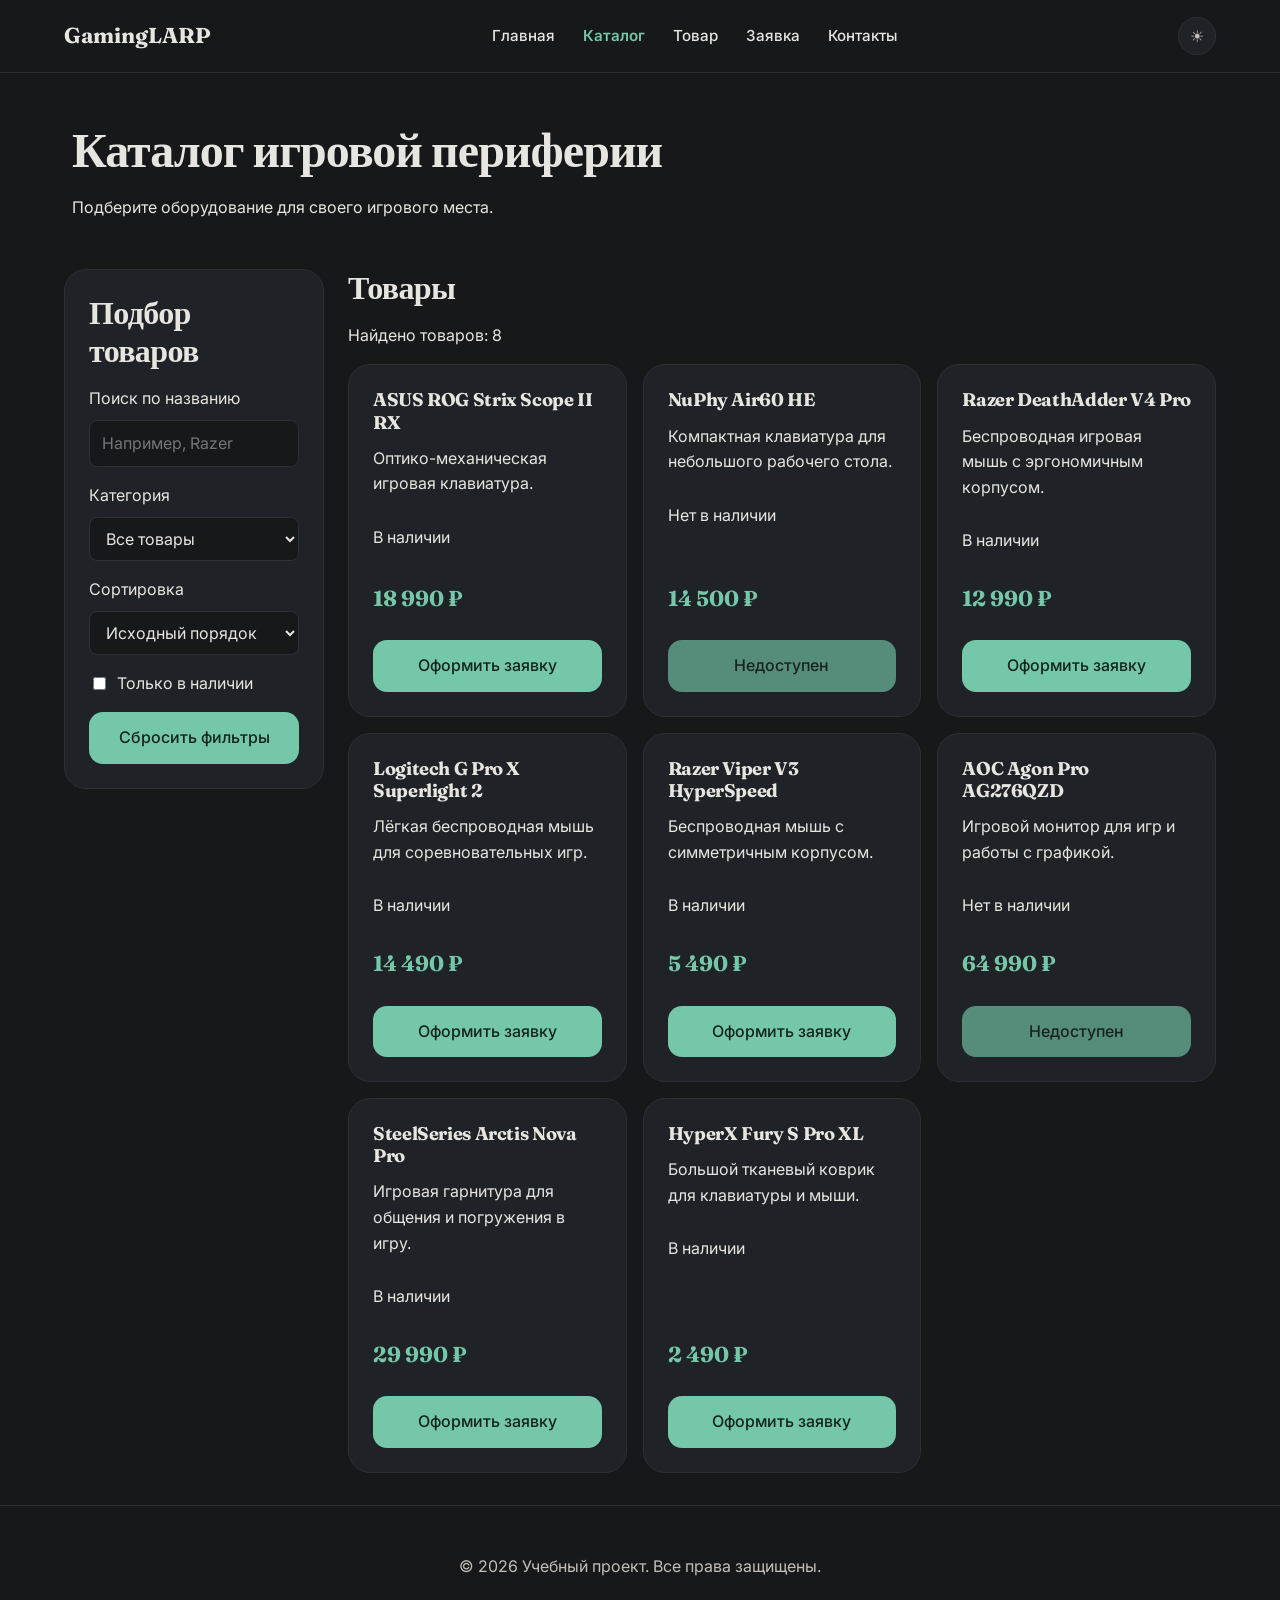
==== catalog.html @ b8dd520a "feat: complete JavaScript shop coursework" ====
<!doctype html>
<html lang="ru">
  <head>
    <meta charset="UTF-8" />
    <meta name="viewport" content="width=device-width, initial-scale=1.0" />
    <title>Каталог — Магазин периферии</title>
<link href="https://fonts.googleapis.com/css2?family=Inter:wght@400;500;600&family=Fraunces:opsz,wght@9..144,700&display=swap" rel="stylesheet" />
    <link rel="stylesheet" href="css/style.css" />
    <link rel="stylesheet" href="css/responsive.css" />
    <script src="js/data.js" defer></script>
    <script src="js/catalog.js" defer></script>
    <script src="js/validation.js" defer></script>
    <script src="js/main.js" defer></script>
  </head>
  <body>
    <a class="skip-link" href="#main">Перейти к основному содержимому</a>
    
    <header class="site-header">
      <div class="site-header__inner">
        <a class="site-header__logo" href="index.html">GamingLARP</a>
        <nav class="site-nav" aria-label="Основная навигация">
          <ul class="site-nav__list">
            <li><a class="site-nav__link" href="index.html">Главная</a></li>
            <li><a class="site-nav__link site-nav__link--active" href="catalog.html" aria-current="page">Каталог</a></li>
            <li><a class="site-nav__link" href="product.html">Товар</a></li>
            <li><a class="site-nav__link" href="order.html">Заявка</a></li>
            <li><a class="site-nav__link" href="contacts.html">Контакты</a></li>
          </ul>
        </nav>
        <button class="theme-toggle" type="button" data-theme-toggle aria-label="Переключить тему">
          <span class="theme-toggle__icon" aria-hidden="true">☾</span>
        </button>
      </div>
    </header>

    <main id="main">
      <div class="section catalog-heading"><h1>Каталог игровой периферии</h1><p>Подберите оборудование для своего игрового места.</p></div>
      <div class="catalog-layout">
        <aside class="catalog-filters" aria-labelledby="filters-title">
          <h2 id="filters-title">Подбор товаров</h2>
          <div class="filters-form">
            <div class="form-field"><label for="catalog-search">Поиск по названию</label><input id="catalog-search" type="search" placeholder="Например, Razer" /></div>
            <div class="form-field"><label for="catalog-category">Категория</label><select id="catalog-category">
              <option value="all">Все товары</option><option value="mouse">Мыши</option><option value="keyboard">Клавиатуры</option><option value="audio">Наушники</option><option value="monitor">Мониторы</option><option value="accessory">Коврики</option>
            </select></div>
            <div class="form-field"><label for="catalog-sort">Сортировка</label><select id="catalog-sort">
              <option value="default">Исходный порядок</option><option value="asc">Сначала дешевле</option><option value="desc">Сначала дороже</option><option value="title">По названию А–Я</option>
            </select></div>
            <label><input id="catalog-available" type="checkbox" /> Только в наличии</label>
            <button class="button" type="button" data-reset-filters>Сбросить фильтры</button>
          </div>
        </aside>
        <section class="catalog-products" aria-labelledby="products-title">
          <h2 id="products-title">Товары</h2>
          <p data-catalog-count role="status" aria-live="polite"></p>
          <p data-catalog-empty hidden>Ничего не найдено. Измените запрос или сбросьте фильтры.</p>
          <div class="products-grid" data-products-container></div>
          <noscript>Включите JavaScript для просмотра интерактивного каталога.</noscript>
        </section>
      </div>
    </main>

    <footer>
      <p>&copy; 2026 Учебный проект. Все права защищены.</p>
    </footer>
  </body>
</html>
---- css/style.css ----
:root {
  --color-bg: #faf8f5;
  --color-surface: #ffffff;
  --color-text: #2b2a28;
  --color-muted: #6b6862;
  --color-border: #e5e0d8;
  
  --color-primary: #2f6f5e;
  --color-btn-text: #ffffff; 
  --color-primary-dark: #245448;
  --color-primary-soft: #e6f0ec;
  
  --radius-sm: 8px;
  --radius-md: 14px;
  --radius-lg: 22px;
  --radius-pill: 999px;
  
  --shadow-sm: 0 1px 2px rgba(43, 42, 40, 0.06);
  --shadow-md: 0 6px 20px rgba(43, 42, 40, 0.08);
  --shadow-lg: 0 14px 40px rgba(43, 42, 40, 0.12);
  
  --space-1: 4px;
  --space-2: 8px;
  --space-3: 12px;
  --space-4: 16px;
  --space-5: 24px;
  --space-6: 32px;
  --space-7: 48px;
  --space-8: 64px;
  
  --font-sans: "Inter", "Segoe UI", system-ui, sans-serif;
  --font-display: "Fraunces", "Georgia", serif;
  
  --container: 1200px;
}

/* Тёмная тема */
:root[data-theme="dark"] {
  --color-bg: #16181a;
  --color-surface: #1f2226;
  --color-text: #e7e5e0;
 --color-muted: #c2bfb8;
  --color-border: #2c3034;
  
  --color-primary: #74c7a8;
  --color-primary-dark: #9adfc4;
  --color-primary-soft: #1e2c27;
  
  --shadow-sm: 0 1px 2px rgba(0, 0, 0, 0.5);
  --shadow-md: 0 6px 20px rgba(0, 0, 0, 0.55);
  --shadow-lg: 0 14px 40px rgba(0, 0, 0, 0.65);
}

/* База */
*,
*::before,
*::after {
  box-sizing: border-box;
}

html {
  scroll-behavior: smooth;
}

body {
  margin: 0;
  font-family: var(--font-sans);
  font-size: 16px;
  line-height: 1.6;
  background: var(--color-bg);
  color: var(--color-text);
  -webkit-font-smoothing: antialiased;
  
  /* Прижимаем футер к низу */
  min-height: 100vh;
  display: flex;
  flex-direction: column;
}

main {
  flex: 1;
}

img {
  max-width: 100%;
  display: block;
}

a {
  color: var(--color-primary);
  text-decoration: none;
  transition: color 0.2s;
}

a:hover {
  color: var(--color-primary-dark);
}

h1, h2, h3, h4 {
  font-family: var(--font-display);
  font-weight: 700;
  line-height: 1.2;
  letter-spacing: -0.02em;
  margin: 0 0 var(--space-4);
  color: var(--color-text);
}

h1 {
  font-size: clamp(2rem, 4vw, 3rem);
}

h2 {
  font-size: clamp(1.5rem, 2.5vw, 2rem);
}

p {
  margin: 0 0 var(--space-4);
}

/* Доступность */
:focus-visible {
  outline: 3px solid var(--color-primary);
  outline-offset: 2px;
}

.sr-only {
  position: absolute;
  width: 1px;
  height: 1px;
  padding: 0;
  margin: -1px;
  overflow: hidden;
  clip: rect(0, 0, 0, 0);
  border: 0;
}

.skip-link {
  position: absolute;
  left: 16px;
  top: -100px;
  z-index: 1000;
  padding: 8px 12px;
  color: #ffffff;
  background-color: #111111;
  border-radius: 6px;
  text-decoration: none;
}

.skip-link:focus {
  top: 16px;
}

/* Контейнеры и кнопки */
.section {
  max-width: var(--container);
  margin: 0 auto;
  padding: var(--space-7) var(--space-5);
}

.button {
  display: inline-flex;
  align-items: center;
  justify-content: center;
  gap: var(--space-2);
  padding: 12px 22px;
  font: inherit;
  font-weight: 500;
  color: #ffffff;
  background: var(--color-primary);
  border: 1px solid transparent;
  border-radius: var(--radius-md);
  cursor: pointer;
  text-decoration: none;
  transition: background 0.2s, transform 0.15s;
}

.button:hover {
  background: var(--color-primary-dark);
  transform: translateY(-1px);
}

/* Шапка */
.site-header {
  position: sticky;
  top: 0;
  z-index: 50;
  background: var(--color-bg);
  border-bottom: 1px solid var(--color-border);
}

.site-header__inner {
  max-width: var(--container);
  margin: 0 auto;
  padding: var(--space-4) var(--space-5);
  display: flex;
  align-items: center;
  justify-content: space-between;
  gap: var(--space-5);
}

.site-header__logo {
  font-family: var(--font-display);
  font-weight: 700;
  font-size: 1.35rem;
  color: var(--color-text);
}

.site-nav__list {
  list-style: none;
  margin: 0;
  padding: 0;
  display: flex;
  align-items: center;
  gap: var(--space-1);
}

.site-nav__link {
  display: inline-block;
  padding: 8px 14px;
  border-radius: var(--radius-sm);
  color: var(--color-text);
  font-weight: 500;
}

.site-nav__link:hover {
  background: var(--color-primary-soft);
}

.site-nav__link--active {
  color: var(--color-primary);
  font-weight: 600;
}

/* Кнопка темы */
.theme-toggle {
  display: inline-grid;
  place-items: center;
  width: 38px;
  height: 38px;
  padding: 0;
  font-size: 1rem;
  color: var(--color-muted);
  background: var(--color-surface);
  border: 1px solid var(--color-border);
  border-radius: var(--radius-pill);
  cursor: pointer;
}

.theme-toggle:hover {
  color: var(--color-primary);
  border-color: var(--color-primary);
}

/* Hero */
.hero {
  position: relative;
  min-height: 60vh;
  display: flex;
  flex-direction: column;
  align-items: center;
  justify-content: center;
  text-align: center;
  padding: var(--space-8) var(--space-5);
  border-bottom: 1px solid var(--color-border);
  background-image: linear-gradient(rgba(22, 24, 26, 0.75), rgba(22, 24, 26, 0.85)), url("../images/hero-bg.jpg");
  background-size: cover;
  background-position: center;
  background-attachment: fixed;
}

.hero h1 {
  margin-bottom: var(--space-4);
  color: #ffffff;
  text-shadow: 0 2px 10px rgba(0, 0, 0, 0.6);
}

.hero p {
  max-width: 620px;
  margin: 0 auto var(--space-5);
  color: #e7e5e0;
  font-size: 1.05rem;
  text-shadow: 0 1px 5px rgba(0, 0, 0, 0.6);
}

/* Сетка товаров и карточки */
.products-grid {
  display: grid;
  grid-template-columns: repeat(auto-fill, minmax(240px, 1fr));
  gap: var(--space-5);
}

.product-card {
  display: flex;
  flex-direction: column;
  gap: var(--space-3);
  padding: var(--space-5);
  background: var(--color-surface);
  border: 1px solid var(--color-border);
  border-radius: var(--radius-lg);
  transition: transform 0.2s;
}

.product-card:hover {
  transform: translateY(-4px);
}

.product-card__image {
  border-radius: var(--radius-md);
  aspect-ratio: 4 / 3;
  object-fit: contain;
  background: var(--color-bg);
}

.product-card__title {
  margin: 0;
  font-size: 1.15rem;
}

.product-card__price {
  margin: auto 0 var(--space-3);
  font-family: var(--font-display);
  font-size: 1.35rem;
  font-weight: 700;
  color: var(--color-primary);
}

/* Каталог */
.catalog-layout {
  max-width: var(--container);
  margin: 0 auto;
  padding: var(--space-6) var(--space-5);
  display: grid;
  grid-template-columns: 260px 1fr;
  gap: var(--space-6);
  align-items: start;
}

.catalog-filters {
  padding: var(--space-5);
  background: var(--color-surface);
  border: 1px solid var(--color-border);
  border-radius: var(--radius-lg);
}

.filters-form {
  display: grid;
  gap: var(--space-4);
}

.filters-form fieldset {
  border: none;
  padding: 0;
  display: grid;
  gap: var(--space-2);
}

.filters-form label {
  display: flex;
  align-items: center;
  gap: var(--space-2);
  cursor: pointer;
}

/* Таблицы */
.table-wrapper {
  overflow-x: auto;
  width: 100%;
  margin-bottom: var(--space-4);
  border: 1px solid var(--color-border);
  border-radius: var(--radius-md);
}

.product-table {
  width: 100%;
  border-collapse: collapse;
  min-width: 400px;
}

.product-table th,
.product-table td {
  padding: 12px;
  border-bottom: 1px solid var(--color-border);
  text-align: left;
}

.product-table th {
  width: 40%;
  color: var(--color-muted);
  font-weight: 500;
}

/* Формы */
.order-form {
  display: grid;
  gap: var(--space-4);
}

.form-field {
  display: grid;
  gap: var(--space-2);
}

.form-field input,
.form-field select,
.form-field textarea {
  width: 100%;
  padding: 10px 12px;
  font: inherit;
  border: 1px solid var(--color-border);
  border-radius: var(--radius-sm);
  background: var(--color-bg);
  color: var(--color-text);
}

.form-actions {
  display: flex;
  gap: var(--space-3);
  border-top: 1px solid var(--color-border);
  padding-top: var(--space-4);
}

.form-actions button {
  padding: 11px 20px;
  border-radius: var(--radius-md);
  border: none;
  background: var(--color-primary);
  color: #ffffff;
  cursor: pointer;
}

/* Инфо-блок и подвал */
.aside-info {
  max-width: var(--container);
  margin: 0 auto var(--space-7);
  padding: var(--space-6);
  background: var(--color-primary-soft);
  border-radius: var(--radius-lg);
  border: 1px solid var(--color-border);
}

.aside-info h2 {
  margin-bottom: var(--space-3);
}

.aside-info p {
  margin: 0;
  color: var(--color-muted);
}

footer {
  padding: var(--space-7) var(--space-5);
  text-align: center;
  color: var(--color-muted);
  border-top: 1px solid var(--color-border);
}
---- css/responsive.css ----
body {
  overflow-x: hidden; 
}

.section {
  padding-inline: 16px;
  padding-block: 24px;
}


.site-header__inner {
  flex-direction: column;
  align-items: center;
  gap: 16px;
  padding-block: 16px;
}

.site-nav__list {
  flex-direction: row;
  flex-wrap: wrap;
  justify-content: center;
  gap: 8px;
}

.site-nav__link {
  display: block;
  padding: 8px 12px;
  font-size: 0.95rem;
}


.products-grid {
  grid-template-columns: 1fr;
  gap: 16px;
}

.catalog-layout {
  display: flex;
  flex-direction: column;
  gap: 24px;
}

.catalog-filters {
  position: static;
  width: 100%;
}


.order-form {
  grid-template-columns: 1fr;
}

.form-actions {
  flex-direction: column-reverse;
}

.form-actions button {
  width: 100%;
}


.hero {
  background-attachment: scroll;
  min-height: 40vh;
}

.hero h1 {
  font-size: 2rem;
}

.hero p {
  font-size: 1rem;
}


@media (min-width: 640px) {
  .section {
    padding-inline: 24px;
  }

  .products-grid {
    grid-template-columns: repeat(2, minmax(0, 1fr));
  }

  .form-actions {
    flex-direction: row;
  }

  .form-actions button {
    width: auto;
  }
}


@media (min-width: 768px) {
  .site-header__inner {
    flex-direction: row;
    justify-content: space-between;
  }

  .site-nav__list {
    flex-wrap: nowrap;
    gap: 4px;
  }

  .order-form {
    grid-template-columns: repeat(2, minmax(0, 1fr));
  }

  .form-field--wide {
    grid-column: 1 / -1;
  }
}


@media (min-width: 1024px) {
  .section {
    padding-inline: 32px;
    padding-block: 48px;
  }

  .products-grid {
    grid-template-columns: repeat(3, minmax(0, 1fr));
  }

  .catalog-layout {
    display: grid;
    grid-template-columns: 260px minmax(0, 1fr);
    align-items: start;
  }

  .catalog-filters {
    position: sticky;
    top: 90px;
  }
}


@media (min-width: 1280px) {
  .products-grid {
    grid-template-columns: repeat(4, minmax(0, 1fr));
  }
}
/* Дополнения КР №4 */
[hidden] { display: none !important; }
.catalog-heading { padding-bottom: 0; width: 100%; }
.catalog-products, .catalog-products .product-card { min-width: 0; width: 100%; }
.catalog-products { overflow-wrap: anywhere; }
.catalog-products .products-grid { grid-template-columns: repeat(auto-fit, minmax(min(100%, 220px), 1fr)); }
.button:disabled { opacity: .65; cursor: default; transform: none; }
.field-error { color: #b3261e; }
:root[data-theme="dark"] .field-error { color: #ffb4ab; }
[aria-invalid="true"] { border-color: #b3261e; }
.consent-label { display: flex; gap: 8px; align-items: center; }
.consent-label input { width: auto; }
.form-message { margin: 0; }
.form-actions { grid-column: 1 / -1; }
:root[data-theme="dark"] .button, :root[data-theme="dark"] .form-actions button { color: #14251f; }
@media (max-width: 639px) { .catalog-layout { padding-inline: 16px; } }
@media (prefers-reduced-motion: reduce) { html { scroll-behavior: auto; } *, *::before, *::after { transition: none !important; } }
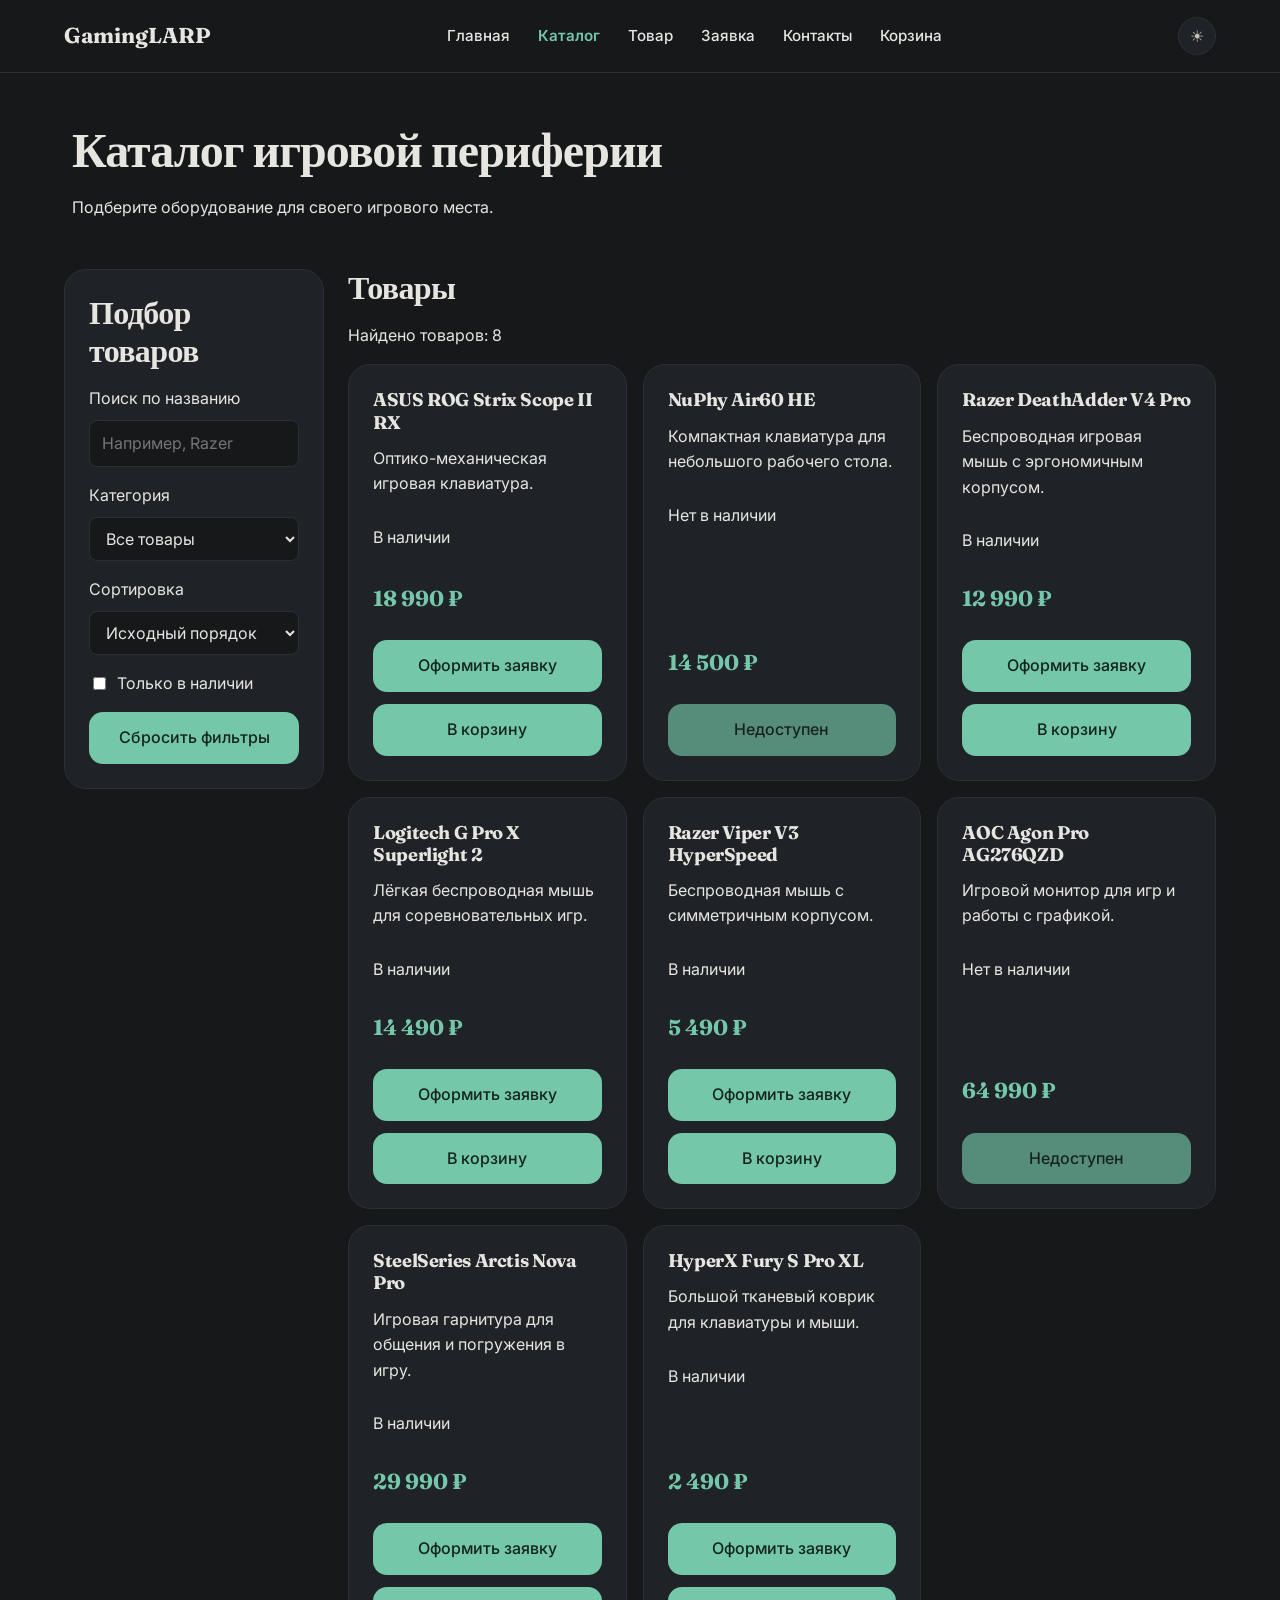
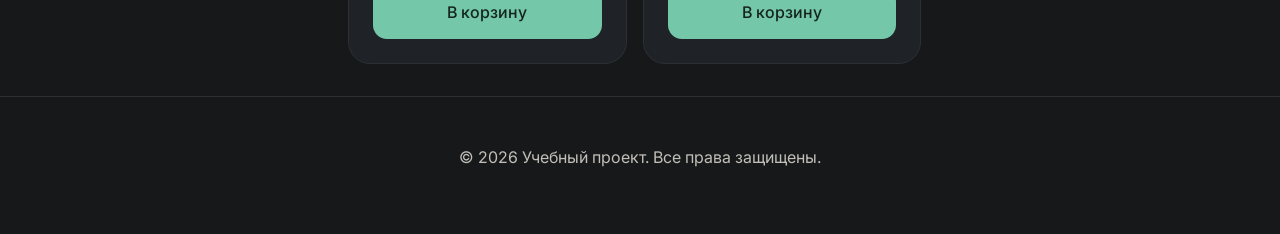
==== commit 23f1d578: "feature: added cart" ====
--- a/catalog.html
+++ b/catalog.html
@@ -9,6 +9,7 @@
     <link rel="stylesheet" href="css/responsive.css" />
     <script src="js/data.js" defer></script>
     <script src="js/catalog.js" defer></script>
+    <script src="js/cart.js" defer></script>
     <script src="js/validation.js" defer></script>
     <script src="js/main.js" defer></script>
   </head>
@@ -25,6 +26,7 @@
             <li><a class="site-nav__link" href="product.html">Товар</a></li>
             <li><a class="site-nav__link" href="order.html">Заявка</a></li>
             <li><a class="site-nav__link" href="contacts.html">Контакты</a></li>
+            <li><a class="site-nav__link" href="cart.html">Корзина<span data-cart-count></span></a></li>
           </ul>
         </nav>
         <button class="theme-toggle" type="button" data-theme-toggle aria-label="Переключить тему">
@@ -54,6 +56,8 @@
           <h2 id="products-title">Товары</h2>
           <p data-catalog-count role="status" aria-live="polite"></p>
           <p data-catalog-empty hidden>Ничего не найдено. Измените запрос или сбросьте фильтры.</p>
+          <p data-cart-feedback role="status" aria-live="polite"></p>
+          <p data-cart-storage hidden role="status">Браузер не сохранил корзину.</p>
           <div class="products-grid" data-products-container></div>
           <noscript>Включите JavaScript для просмотра интерактивного каталога.</noscript>
         </section>
--- a/css/responsive.css
+++ b/css/responsive.css
@@ -158,3 +158,22 @@
 :root[data-theme="dark"] .button, :root[data-theme="dark"] .form-actions button { color: #14251f; }
 @media (max-width: 639px) { .catalog-layout { padding-inline: 16px; } }
 @media (prefers-reduced-motion: reduce) { html { scroll-behavior: auto; } *, *::before, *::after { transition: none !important; } }
+
+/* Корзина */
+.cart-page { width: min(100%, 900px); }
+.cart-list { display: grid; gap: var(--space-4); list-style: none; margin: 0; padding: 0; }
+.cart-item { display: grid; grid-template-columns: minmax(0, 1fr) auto auto auto; align-items: center; }
+.cart-item:hover { transform: none; }
+.cart-quantity { display: flex; gap: 8px; align-items: center; }
+.cart-quantity .button { min-width: 42px; padding: 5px 10px; }
+.cart-quantity output { min-width: 2ch; text-align: center; }
+.cart-remove { color: var(--color-text); background: transparent; border: 1px solid var(--color-border); border-radius: var(--radius-sm); padding: 8px 12px; font: inherit; cursor: pointer; }
+.cart-summary { display: flex; flex-wrap: wrap; justify-content: space-between; align-items: center; gap: var(--space-4); margin: var(--space-5) 0; }
+.cart-summary p { margin: 0; font-size: 1.3rem; }
+.cart-back { display: inline-block; margin-top: var(--space-4); }
+.cart-order { margin-bottom: var(--space-5); }
+@media (max-width: 639px) {
+  .cart-item { grid-template-columns: 1fr 1fr; }
+  .cart-item > div:first-child { grid-column: 1 / -1; }
+  .cart-remove { justify-self: start; }
+}
